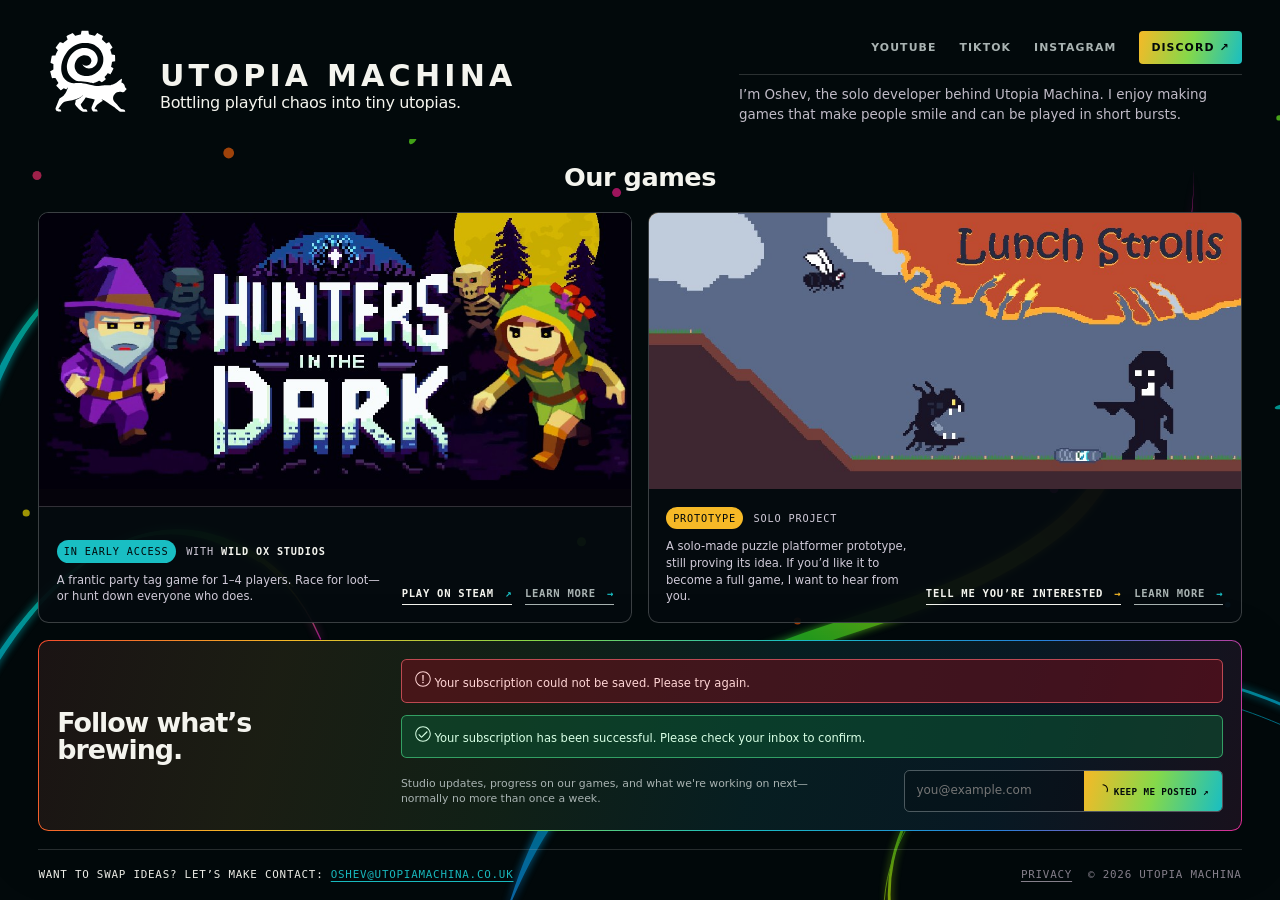
==== index.html @ 3cb6bded "feat: integrate Brevo newsletter signup - connect the newsletter form to Brevo with GDPR consent and" ====
<!doctype html>
<html lang="en">
<head>
  <meta charset="utf-8">
  <meta name="viewport" content="width=device-width, initial-scale=1">
  <meta name="theme-color" content="#09070f">
  <meta name="description" content="Utopia Machina makes small, playful games: Hunters In The Dark and the Lunch Strolls prototype.">
  <meta property="og:title" content="Utopia Machina — Small games, curious worlds">
  <meta property="og:description" content="Hunters In The Dark, Lunch Strolls, and dispatches from an independent game maker.">
  <meta property="og:image" content="images/social-preview.svg">
  <meta property="og:type" content="website">
  <title>Utopia Machina — Small games, curious worlds</title>
  <link rel="icon" href="images/utopia-machina-logo.svg" type="image/svg+xml">
  <link rel="stylesheet" href="https://sibforms.com/forms/end-form/build/sib-styles.css">
  <link rel="stylesheet" href="css/style.css">
  <script src="js/main.js" defer></script>
</head>
<body>
  <a class="skip-link" href="#main">Skip to the games</a>

  <svg class="spectral-bg" viewBox="0 0 1600 1000" preserveAspectRatio="xMidYMid slice" aria-hidden="true">
    <defs>
      <linearGradient id="spectrum-a" x1="0" y1="0" x2="1" y2=".3">
        <stop offset="0" stop-color="#ec2864"/>
        <stop offset=".17" stop-color="#ff5b22"/>
        <stop offset=".34" stop-color="#ffc225"/>
        <stop offset=".5" stop-color="#88dc43"/>
        <stop offset=".67" stop-color="#14c4a3"/>
        <stop offset=".84" stop-color="#2787e9"/>
        <stop offset="1" stop-color="#db2da7"/>
      </linearGradient>
      <linearGradient id="spectrum-b" x1=".1" y1="1" x2=".8" y2="0">
        <stop offset="0" stop-color="#237edb"/>
        <stop offset=".2" stop-color="#1bc8bc"/>
        <stop offset=".4" stop-color="#82df41"/>
        <stop offset=".6" stop-color="#ffd025"/>
        <stop offset=".8" stop-color="#ff5824"/>
        <stop offset="1" stop-color="#eb237f"/>
      </linearGradient>
      <linearGradient id="warm-a" gradientUnits="userSpaceOnUse" x1="-230" y1="940" x2="40" y2="257">
        <stop offset="0" stop-color="#2c82e4"/><stop offset="1" stop-color="#16c3c7"/>
      </linearGradient>
      <linearGradient id="warm-b" gradientUnits="userSpaceOnUse" x1="40" y1="257" x2="283" y2="159">
        <stop offset="0" stop-color="#16c3c7"/><stop offset="1" stop-color="#55d64a"/>
      </linearGradient>
      <linearGradient id="warm-c" gradientUnits="userSpaceOnUse" x1="283" y1="159" x2="272" y2="339">
        <stop offset="0" stop-color="#55d64a"/><stop offset="1" stop-color="#b8dc35"/>
      </linearGradient>
      <linearGradient id="warm-d" gradientUnits="userSpaceOnUse" x1="272" y1="339" x2="143" y2="302">
        <stop offset="0" stop-color="#b8dc35"/><stop offset="1" stop-color="#ffe02c"/>
      </linearGradient>
      <linearGradient id="warm-e" gradientUnits="userSpaceOnUse" x1="143" y1="302" x2="270" y2="262">
        <stop offset="0" stop-color="#ffe02c"/><stop offset=".48" stop-color="#f47a3d"/><stop offset=".76" stop-color="#ef4535"/><stop offset="1" stop-color="#e93643"/>
      </linearGradient>
      <linearGradient id="warm-f" gradientUnits="userSpaceOnUse" x1="270" y1="262" x2="236.5" y2="306.2">
        <stop offset="0" stop-color="#e93643"/><stop offset="1" stop-color="#e43655"/>
      </linearGradient>
      <linearGradient id="warm-g" gradientUnits="userSpaceOnUse" x1="236.5" y1="306.2" x2="217" y2="307">
        <stop offset="0" stop-color="#e43655"/><stop offset="1" stop-color="#db2da7"/>
      </linearGradient>
      <linearGradient id="warm-tip" gradientUnits="userSpaceOnUse" x1="270" y1="262" x2="217" y2="307">
        <stop offset="0" stop-color="#e93643"/>
        <stop offset=".68" stop-color="#e43655"/>
        <stop offset="1" stop-color="#db2da7"/>
      </linearGradient>
      <path id="warm-path-a" d="M-230 940C-55 758-55 448 40 257"/>
      <path id="warm-path-b" d="M40 257C99 139 210 99 283 159"/>
      <path id="warm-path-c" d="M283 159C343 208 337 299 272 339"/>
      <path id="warm-path-d" d="M272 339C220 371 160 349 143 302"/>
      <path id="warm-path-e" d="M143 302C127 258 155 217 198 208C238 200 272 227 270 262"/>
      <path id="warm-path-f" d="M270 262C269.25 283.75 255 301 236.5 306.2"/>
      <path id="warm-path-g" d="M236.5 306.2C230.4 307.9 223.75 308.25 217 307"/>
      <g id="warm-body">
        <use href="#warm-path-a" stroke="url(#warm-a)"/><use href="#warm-path-b" stroke="url(#warm-b)"/>
        <use href="#warm-path-c" stroke="url(#warm-c)"/><use href="#warm-path-d" stroke="url(#warm-d)"/>
        <use href="#warm-path-e" stroke="url(#warm-e)"/>
      </g>
      <linearGradient id="wave-a" gradientUnits="userSpaceOnUse" x1="-110" y1="1080" x2="112" y2="660">
        <stop offset="0" stop-color="#2c82e4"/><stop offset="1" stop-color="#16c3c7"/>
      </linearGradient>
      <linearGradient id="wave-b" gradientUnits="userSpaceOnUse" x1="112" y1="660" x2="333" y2="565">
        <stop offset="0" stop-color="#16c3c7"/><stop offset="1" stop-color="#55d64a"/>
      </linearGradient>
      <linearGradient id="wave-c" gradientUnits="userSpaceOnUse" x1="333" y1="565" x2="445" y2="675">
        <stop offset="0" stop-color="#55d64a"/><stop offset=".56" stop-color="#ffe02c"/><stop offset="1" stop-color="#db2da7"/>
      </linearGradient>
      <path id="wave-path-a" d="M-110 1080C-20 910 35 760 112 660"/>
      <path id="wave-path-b" d="M112 660C180 572 258 538 333 565"/>
      <path id="wave-path-c" d="M333 565C386 584 423 624 445 675"/>
      <g id="wave-body">
        <use href="#wave-path-a" stroke="url(#wave-a)"/>
        <use href="#wave-path-b" stroke="url(#wave-b)"/>
      </g>
      <linearGradient id="right-ribbon" gradientUnits="userSpaceOnUse" x1="650" y1="1020" x2="1415" y2="175">
        <stop offset="0" stop-color="#2c82e4"/>
        <stop offset=".2" stop-color="#16c3c7"/>
        <stop offset=".4" stop-color="#55d64a"/>
        <stop offset=".6" stop-color="#ffe02c"/>
        <stop offset=".8" stop-color="#f0443b"/>
        <stop offset="1" stop-color="#db2da7"/>
      </linearGradient>
      <linearGradient id="bottom-a" gradientUnits="userSpaceOnUse" x1="1705" y1="762" x2="1125" y2="727">
        <stop offset="0" stop-color="#2c82e4"/><stop offset=".48" stop-color="#16c3c7"/><stop offset="1" stop-color="#55d64a"/>
      </linearGradient>
      <linearGradient id="bottom-b" gradientUnits="userSpaceOnUse" x1="1125" y1="727" x2="1204" y2="1046">
        <stop offset="0" stop-color="#55d64a"/><stop offset=".58" stop-color="#ffe02c"/><stop offset="1" stop-color="#db2da7"/>
      </linearGradient>
      <path id="bottom-path-a" d="M1705 762C1436 548 1247 577 1125 727"/>
      <path id="bottom-path-b" d="M1125 727C1031 842 1084 982 1204 1046"/>
      <filter id="trail-glow" x="-30%" y="-30%" width="160%" height="160%">
        <feGaussianBlur stdDeviation="5" result="blur"/>
        <feMerge><feMergeNode in="blur"/><feMergeNode in="SourceGraphic"/></feMerge>
      </filter>
    </defs>
    <g transform="translate(0 35)" fill="none" stroke-linecap="round">
      <g class="spectral-trails trail-left">
        <g class="trail-bundle trail-bundle-wave" stroke-width="1.6" filter="url(#trail-glow)">
          <g transform="translate(-4 2)">
            <use href="#wave-body"/>
            <path d="M333 565C338.3 566.9 343.44 569.01 348.42 571.32" stroke="url(#wave-c)"/>
          </g>
          <g transform="translate(-3 1.5)">
            <use href="#wave-body"/>
            <path d="M333 565C342.01 568.23 350.56 572.07 358.65 576.46" stroke="url(#wave-c)"/>
          </g>
          <g transform="translate(-2 1)">
            <use href="#wave-body"/>
            <path d="M333 565C345.72 569.56 357.52 575.33 368.41 582.17" stroke="url(#wave-c)"/>
          </g>
          <g transform="translate(-1 .5)">
            <use href="#wave-body"/>
            <path d="M333 565C349.43 570.89 364.32 578.8 377.71 588.43" stroke="url(#wave-c)"/>
          </g>
          <g>
            <use href="#wave-body"/>
            <use href="#wave-path-c" stroke="url(#wave-c)"/>
          </g>
          <g transform="translate(1 -.5)">
            <use href="#wave-body"/>
            <path d="M333 565C353.14 572.22 370.97 582.47 386.54 595.21" stroke="url(#wave-c)"/>
          </g>
          <g transform="translate(2 -1)">
            <use href="#wave-body"/>
            <path d="M333 565C356.85 573.55 377.46 586.35 394.92 602.5" stroke="url(#wave-c)"/>
          </g>
          <g transform="translate(3 -1.5)">
            <use href="#wave-body"/>
            <path d="M333 565C360.56 574.88 383.79 590.44 402.84 610.27" stroke="url(#wave-c)"/>
          </g>
          <g transform="translate(4 -2)">
            <use href="#wave-body"/>
            <path d="M333 565C364.27 576.21 389.97 594.73 410.31 618.51" stroke="url(#wave-c)"/>
          </g>
        </g>
      </g>
    </g>
    <g transform="translate(55 145)" fill="none" stroke-linecap="round">
      <g class="spectral-trails trail-red">
        <g class="trail-bundle trail-bundle-warm" stroke-width="1.6" stroke-linecap="round" filter="url(#trail-glow)">
          <g transform="translate(-4 2)">
            <use href="#warm-body"/>
          </g>
          <g transform="translate(-3 1.5)">
            <use href="#warm-body"/>
          </g>
          <g transform="translate(-2 1)">
            <use href="#warm-body"/>
          </g>
          <g transform="translate(-1 .5)">
            <use href="#warm-body"/>
          </g>
          <g>
            <use href="#warm-body"/>
          </g>
          <g transform="translate(1 -.5)">
            <use href="#warm-body"/>
          </g>
          <g transform="translate(2 -1)">
            <use href="#warm-body"/>
          </g>
          <g transform="translate(3 -1.5)">
            <use href="#warm-body"/>
          </g>
          <g transform="translate(4 -2)">
            <use href="#warm-body"/>
          </g>
          <path
            d="M265 262
               C264 281 251 299 232 303
               C226 304 220 304 217 307
               C221 310 228 312 235 311
               C256 307 274 287 275 262Z"
            fill="url(#warm-tip)"
            stroke="none"
          />
        </g>
      </g>
    </g>
    <g class="spectral-trails trail-right">
      <path
        d="M650 1020
           C690 880 750 815 860 755
           C1000 680 1140 675 1260 580
           C1360 500 1420 300 1415 175
           C1420 300 1370 515 1270 594
           C1150 689 1007 697 870 771
           C763 830 701 892 650 1020Z"
        fill="url(#right-ribbon)"
        filter="url(#trail-glow)"
      />
    </g>
    <g transform="translate(0 140)">
      <g class="spectral-trails trail-bottom" fill="none" stroke-linecap="round">
        <g stroke-width="3.1" filter="url(#trail-glow)">
          <use href="#bottom-path-a" stroke="url(#bottom-a)"/><use href="#bottom-path-b" stroke="url(#bottom-b)"/>
        </g>
        <g transform="translate(-6 20)" stroke-width=".9">
          <use href="#bottom-path-a" stroke="url(#bottom-a)"/><use href="#bottom-path-b" stroke="url(#bottom-b)"/>
        </g>
      </g>
    </g>
    <g class="color-flecks">
      <circle cx="130" cy="195" r="5" fill="#ef3a65"/><circle cx="220" cy="315" r="3" fill="#15b8c4"/>
      <circle cx="343" cy="170" r="6" fill="#ff6629"/><circle cx="465" cy="265" r="3" fill="#ffd12a"/>
      <circle cx="626" cy="88" r="4" fill="#8ad844"/><circle cx="774" cy="214" r="5" fill="#e82975"/>
      <circle cx="904" cy="109" r="3" fill="#24b9c4"/><circle cx="1034" cy="260" r="6" fill="#ff6b26"/>
      <circle cx="1178" cy="146" r="4" fill="#ffca28"/><circle cx="1390" cy="244" r="5" fill="#24a9ba"/>
      <circle cx="1510" cy="131" r="3" fill="#7dda48"/><circle cx="118" cy="570" r="4" fill="#ffd12a"/>
      <circle cx="286" cy="655" r="5" fill="#e92778"/><circle cx="515" cy="714" r="3" fill="#16b9b1"/>
      <circle cx="735" cy="602" r="5" fill="#8bd53f"/><circle cx="975" cy="690" r="4" fill="#ff5e25"/>
      <circle cx="1260" cy="543" r="5" fill="#e32d8f"/><circle cx="1453" cy="672" r="3" fill="#2586dc"/>
      <ellipse cx="1068" cy="109" rx="8" ry="3.5" transform="rotate(-24 1068 109)" fill="#ff6326"/>
      <ellipse cx="1321" cy="382" rx="6.5" ry="3" transform="rotate(-38 1321 382)" fill="#84d645"/>
      <ellipse cx="390" cy="475" rx="5.5" ry="2.5" transform="rotate(22 390 475)" fill="#1eb9c5"/>
      <ellipse cx="853" cy="481" rx="7" ry="3" transform="rotate(-18 853 481)" fill="#ef2a6f"/>
      <ellipse cx="172" cy="112" rx="7.5" ry="3" transform="rotate(54 172 112)" fill="#ff5429"/>
      <ellipse cx="548" cy="154" rx="3.5" ry="7" transform="rotate(31 548 154)" fill="#76dc45"/>
      <ellipse cx="708" cy="347" rx="8.5" ry="3.5" transform="rotate(-31 708 347)" fill="#ef2e6f"/>
      <ellipse cx="1160" cy="348" rx="4" ry="8" transform="rotate(42 1160 348)" fill="#ffd02a"/>
      <ellipse cx="1512" cy="452" rx="7" ry="2.5" transform="rotate(-12 1512 452)" fill="#18bdb7"/>
      <ellipse cx="394" cy="806" rx="4" ry="8.5" transform="rotate(-36 394 806)" fill="#ff6b26"/>
      <ellipse cx="742" cy="833" rx="8" ry="3" transform="rotate(18 742 833)" fill="#83d943"/>
      <ellipse cx="1362" cy="836" rx="3.5" ry="7.5" transform="rotate(28 1362 836)" fill="#e92a80"/>
    </g>
  </svg>

  <div class="first-screen">
    <header class="site-header">
      <div class="intro-studio">
        <h1 class="brand-heading">
          <a class="brand studio-brand" href="#main">
            <img class="brand-symbol" src="images/utopia-machina-logo.svg" alt="">
            <span class="brand-copy">
              <span class="brand-name">Utopia Machina</span>
              <span class="brand-tagline">Bottling playful chaos into tiny utopias.</span>
            </span>
          </a>
        </h1>
      </div>

      <div class="masthead-aside">
        <nav class="social-nav" aria-label="Follow Utopia Machina">
          <a href="https://www.youtube.com/@UtopiaMachina/" target="_blank" rel="noreferrer">YouTube</a>
          <a href="https://www.tiktok.com/@utopiamachina" target="_blank" rel="noreferrer">TikTok</a>
          <a href="https://www.instagram.com/utopiamachina/" target="_blank" rel="noreferrer">Instagram</a>
          <a class="discord-link" href="https://discord.gg/ZvGYVJdN9t" target="_blank" rel="noreferrer">Discord <span aria-hidden="true">↗</span></a>
        </nav>
        <p class="masthead-copy">I’m Oshev, the solo developer behind Utopia Machina. I enjoy making games that make people smile and can be played in short bursts.</p>
      </div>
    </header>

    <main id="main">
      <section class="games" aria-labelledby="games-title">
        <h2 class="games-title" id="games-title">Our games</h2>

        <article class="game-card hunters-card">
          <a class="game-media" href="hunters.html" aria-label="Learn more about Hunters In The Dark">
            <img src="images/hunters-header.jpg" alt="Hunters In The Dark key art" class="game-image">
          </a>
          <div class="game-card-content">
            <div class="game-card-copy">
              <div class="game-meta">
                <span class="status live">In Early Access</span>
                <span>with <strong>Wild Ox Studios</strong></span>
              </div>
              <p>A frantic party tag game for 1–4 players. Race for loot—or hunt down everyone who does.</p>
            </div>
            <div class="card-actions">
              <a class="card-link" href="https://store.steampowered.com/app/3753790/Hunters_In_The_Dark/" target="_blank" rel="noreferrer">
                Play on Steam <span aria-hidden="true">↗</span>
              </a>
              <a class="card-link secondary-link" href="hunters.html">
                Learn more <span aria-hidden="true">→</span>
              </a>
            </div>
          </div>
        </article>

        <article class="game-card lunch-card">
          <a class="game-media" href="lunch-strolls.html" aria-label="Learn more about Lunch Strolls">
            <img src="images/lunch-header.jpg" alt="Lunch Strolls prototype key art" class="game-image">
          </a>
          <div class="game-card-content">
            <div class="game-card-copy">
              <div class="game-meta">
                <span class="status prototype">Prototype</span>
                <span>Solo project</span>
              </div>
              <p>A solo-made puzzle platformer prototype, still proving its idea. If you’d like it to become a full game, I want to hear from you.</p>
            </div>
            <div class="card-actions">
              <a class="card-link lunch-interest" href="mailto:oshev@utopiamachina.co.uk?subject=I%27m%20interested%20in%20Lunch%20Strolls">
                Tell me you’re interested <span aria-hidden="true">→</span>
              </a>
              <a class="card-link secondary-link" href="lunch-strolls.html">
                Learn more <span aria-hidden="true">→</span>
              </a>
            </div>
          </div>
        </article>
      </section>

      <section id="newsletter" class="newsletter" aria-labelledby="newsletter-title">
        <div class="newsletter-heading">
          <h2 id="newsletter-title">Follow what’s brewing.</h2>
        </div>

        <div class="sib-form newsletter-form-shell">
          <div id="sib-form-container" class="sib-form-container">
            <div id="error-message" class="sib-form-message-panel" role="alert" aria-live="assertive">
              <div class="sib-form-message-panel__text sib-form-message-panel__text--center">
                <svg viewBox="0 0 512 512" class="sib-icon sib-notification__icon" aria-hidden="true">
                  <path d="M256 40c118.621 0 216 96.075 216 216 0 119.291-96.61 216-216 216-119.244 0-216-96.562-216-216 0-119.203 96.602-216 216-216m0-32C119.043 8 8 119.083 8 256c0 136.997 111.043 248 248 248s248-111.003 248-248C504 119.083 392.957 8 256 8zm-11.49 120h22.979c6.823 0 12.274 5.682 11.99 12.5l-7 168c-.268 6.428-5.556 11.5-11.99 11.5h-8.979c-6.433 0-11.722-5.073-11.99-11.5l-7-168c-.283-6.818 5.167-12.5 11.99-12.5zM256 340c-15.464 0-28 12.536-28 28s12.536 28 28 28 28-12.536 28-28-12.536-28-28-28z"/>
                </svg>
                <span class="sib-form-message-panel__inner-text">Your subscription could not be saved. Please try again.</span>
              </div>
            </div>

            <div id="success-message" class="sib-form-message-panel" role="status" aria-live="polite">
              <div class="sib-form-message-panel__text sib-form-message-panel__text--center">
                <svg viewBox="0 0 512 512" class="sib-icon sib-notification__icon" aria-hidden="true">
                  <path d="M256 8C119.033 8 8 119.033 8 256s111.033 248 248 248 248-111.033 248-248S392.967 8 256 8zm0 464c-118.664 0-216-96.055-216-216 0-118.663 96.055-216 216-216 118.664 0 216 96.055 216 216 0 118.663-96.055 216-216 216zm141.63-274.961L217.15 376.071c-4.705 4.667-12.303 4.637-16.97-.068l-85.878-86.572c-4.667-4.705-4.637-12.303.068-16.97l8.52-8.451c4.705-4.667 12.303-4.637 16.97.068l68.976 69.533 163.441-162.13c4.705-4.667 12.303-4.637 16.97.068l8.451 8.52c4.668 4.705 4.637 12.303-.068 16.97z"/>
                </svg>
                <span class="sib-form-message-panel__inner-text">Your subscription has been successful. Please check your inbox to confirm.</span>
              </div>
            </div>

            <div id="sib-container" class="sib-container--large sib-container--vertical">
              <form
                id="sib-form"
                class="signup-form"
                method="POST"
                action="https://99429d4b.sibforms.com/serve/[base64]"
                data-type="subscription"
                data-newsletter-form
              >
                <p class="newsletter-promise">Studio updates, progress on our games, and what we're working on next—<br>normally no more than once a week.</p>

                <div class="sib-input sib-form-block email-wrap">
                  <div class="form__entry entry_block">
                    <div class="form__label-row">
                      <label class="sr-only entry__label" for="EMAIL" data-required="*">Email address</label>
                      <div class="entry__field">
                        <input class="input" type="email" id="EMAIL" name="EMAIL" autocomplete="email" placeholder="you@example.com" data-required="true" required>
                      </div>
                    </div>
                    <label class="entry__error entry__error--primary" aria-live="polite"></label>
                  </div>
                  <button class="sib-form-block__button sib-form-block__button-with-loader" form="sib-form" type="submit" aria-controls="newsletter-details" aria-expanded="false">
                    <svg class="icon clickable__icon progress-indicator__icon sib-hide-loader-icon" viewBox="0 0 512 512" aria-hidden="true">
                      <path d="M460.116 373.846l-20.823-12.022c-5.541-3.199-7.54-10.159-4.663-15.874 30.137-59.886 28.343-131.652-5.386-189.946-33.641-58.394-94.896-95.833-161.827-99.676C261.028 55.961 256 50.751 256 44.352V20.309c0-6.904 5.808-12.337 12.703-11.982 83.556 4.306 160.163 50.864 202.11 123.677 42.063 72.696 44.079 162.316 6.031 236.832-3.14 6.148-10.75 8.461-16.728 5.01z"/>
                    </svg>
                    Keep me posted <span aria-hidden="true">↗</span>
                  </button>
                </div>

                <div id="newsletter-details" class="newsletter-details" data-newsletter-details aria-hidden="true">
                  <div class="sib-form__declaration">
                    <p>We use Brevo as our marketing platform. By submitting this form you agree that the personal data you provided will be transferred to Brevo for processing in accordance with <a href="https://www.brevo.com/en/legal/privacypolicy/" target="_blank" rel="nofollow noopener">Brevo’s Privacy Policy</a>.</p>
                  </div>

                  <div class="sib-optin sib-form-block" data-required="true">
                    <div class="form__entry entry_mcq">
                      <div class="form__label-row">
                        <span class="entry__label" data-required="*">Consent</span>
                        <div class="entry__choice">
                          <label class="consent-choice" for="OPT_IN">
                            <input type="checkbox" class="input_replaced" value="1" id="OPT_IN" name="OPT_IN" required>
                            <span class="consent-copy"><strong>I agree to receive news and updates from Utopia Machina.</strong></span>
                          </label>
                        </div>
                      </div>
                      <label class="entry__error entry__error--primary" aria-live="polite"></label>
                      <p class="entry__specification">You may unsubscribe at any time using the link in our newsletter.</p>
                    </div>
                  </div>

                  <div class="sib-captcha sib-form-block">
                    <div class="form__entry entry_block">
                      <div class="form__label-row">
                        <div class="cf-turnstile g-recaptcha" data-sitekey="0x4AAAAAAEG8mpt70j-fJdvp" id="sib-captcha" data-callback="handleCaptchaResponse" data-language="en"></div>
                      </div>
                      <label class="entry__error entry__error--primary" aria-live="polite"></label>
                    </div>
                  </div>
                </div>

                <input type="text" name="email_address_check" value="" class="input--hidden" tabindex="-1" autocomplete="off">
                <input type="hidden" name="locale" value="en">
              </form>
            </div>
          </div>
        </div>
      </section>
    </main>

    <footer id="contact" class="site-footer">
      <p><span>Want to swap ideas? Let’s make contact: </span> <a href="mailto:oshev@utopiamachina.co.uk">oshev@utopiamachina.co.uk</a></p>
      <div>
        <a href="privacy.html">Privacy</a>
        <span>© <span data-year></span> Utopia Machina</span>
      </div>
    </footer>
  </div>
  <script>
    window.REQUIRED_CODE_ERROR_MESSAGE = "Please choose a country code";
    window.LOCALE = "en";
    window.EMAIL_INVALID_MESSAGE = window.SMS_INVALID_MESSAGE = "Please enter a valid email address.";
    window.REQUIRED_ERROR_MESSAGE = "This field cannot be left blank.";
    window.GENERIC_INVALID_MESSAGE = "The information provided is invalid. Please review it and try again.";
    window.INVALID_NUMBER = "The information provided is invalid. Please review it and try again.";
    window.INVALID_DATE = "Please enter a valid date";
    window.REQUIRED_MULTISELECT_MESSAGE = "Please select at least one option";
    window.translation = {
      common: {
        selectedList: "{quantity} list selected",
        selectedLists: "{quantity} lists selected",
        selectedOption: "{quantity} selected",
        selectedOptions: "{quantity} selected"
      }
    };
    /** @type {boolean} */
    var AUTOHIDE = false;
  </script>
  <script defer src="https://sibforms.com/forms/end-form/build/main.js"></script>
  <script src="https://challenges.cloudflare.com/turnstile/v0/api.js" async defer></script>
</body>
</html>
---- css/style.css ----
:root {
  --ink: #02090b;
  --paper: #f4f4ee;
  --muted: #a9b3b2;
  --hot: #f44a2c;
  --amber: #f6b927;
  --lime: #85d84a;
  --cyan: #19bec3;
  --blue: #2583dc;
  --magenta: #dd2c91;
  --line: rgba(255, 255, 255, .16);
  --pad: clamp(1rem, 3vw, 3rem);
}

*, *::before, *::after { box-sizing: border-box; }
html { scroll-behavior: smooth; }
body {
  margin: 0;
  color: var(--paper);
  background: var(--ink);
  font-family: "Aptos", "Segoe UI", system-ui, sans-serif;
  font-size: 16px;
  line-height: 1.45;
  overflow-x: hidden;
}
a { color: inherit; }
img { display: block; max-width: 100%; }
button, input { font: inherit; }
::selection { color: var(--ink); background: var(--cyan); }

.spectral-bg {
  position: fixed;
  z-index: 0;
  inset: 0;
  width: 100%;
  height: 100%;
  pointer-events: none;
  opacity: .62;
  filter: saturate(1.35) brightness(1.12);
}
.spectral-trails {
  transform-box: fill-box;
  transform-origin: center;
  animation: spectral-drift 18s ease-in-out infinite alternate;
}
.trail-right { animation-duration: 23s; animation-direction: alternate-reverse; }
.trail-bottom { animation-duration: 27s; }
.trail-red { animation-duration: 21s; animation-direction: alternate-reverse; }
.trail-glow { filter: url("#trail-glow"); }
.color-flecks {
  transform-box: fill-box;
  transform-origin: center;
  animation: fleck-drift 14s ease-in-out infinite alternate;
}

.sr-only {
  position: absolute;
  width: 1px;
  height: 1px;
  padding: 0;
  margin: -1px;
  overflow: hidden;
  clip: rect(0, 0, 0, 0);
  white-space: nowrap;
  border: 0;
}
.skip-link {
  position: fixed;
  z-index: 100;
  top: .5rem;
  left: .5rem;
  padding: .65rem .9rem;
  color: var(--ink);
  background: var(--cyan);
  transform: translateY(-150%);
}
.skip-link:focus { transform: translateY(0); }

.first-screen {
  position: relative;
  z-index: 1;
  width: min(100%, 1600px);
  min-height: 100svh;
  margin: 0 auto;
  display: grid;
  grid-template-rows: auto 1fr auto;
  padding: 0 var(--pad);
}

.site-header {
  min-height: 0;
  display: grid;
  grid-template-columns: minmax(24rem, 1.15fr) minmax(21rem, .85fr);
  align-items: end;
  gap: clamp(.9rem, 1.6vw, 1.75rem);
  padding: clamp(.325rem, .7vh, .5rem) 0 clamp(.75rem, 1.6vh, 1.15rem);
  background: var(--ink);
}
.brand {
  display: inline-flex;
  align-items: center;
  gap: .7rem;
  font-size: .78rem;
  font-weight: 800;
  letter-spacing: .12em;
  text-decoration: none;
  text-transform: uppercase;
}
.brand-mark {
  width: 2.35rem;
  height: 2.35rem;
  object-fit: contain;
}
.brand-lockup-image {
  display: block;
  width: auto;
  height: clamp(5.8rem, 7vw, 8rem);
  object-fit: contain;
}
.brand-heading { margin: 0; }
.studio-brand {
  align-items: flex-end;
  gap: 1rem;
}
.brand-copy {
  display: grid;
  align-self: flex-end;
  gap: .35rem;
}
.brand-symbol {
  width: auto;
  height: clamp(6.6rem, 8.25vw, 9.3rem);
  object-fit: contain;
  transform: translateY(15.5%);
  transform-origin: center bottom;
}
.brand-name {
  display: block;
  font-size: clamp(1.7rem, 2.35vw, 2.45rem);
  font-weight: 750;
  line-height: .9;
  letter-spacing: .14em;
  white-space: nowrap;
}
.social-nav {
  display: flex;
  align-items: center;
  justify-content: flex-end;
  gap: clamp(.7rem, 1.8vw, 1.8rem);
  padding-bottom: .6rem;
  border-bottom: 1px solid var(--line);
}
.social-nav a {
  color: var(--muted);
  font-size: .68rem;
  font-weight: 700;
  letter-spacing: .1em;
  text-decoration: none;
  text-transform: uppercase;
}
.social-nav a:hover, .social-nav a:focus-visible { color: var(--paper); }
.social-nav .discord-link {
  padding: .55rem .75rem;
  color: var(--ink);
  background: linear-gradient(105deg, var(--amber), var(--lime), var(--cyan));
  border-radius: .25rem;
}

main {
  min-height: 0;
  min-width: 0;
  display: grid;
  grid-template-rows: minmax(0, 1fr) auto;
  gap: clamp(.8rem, 1.6vh, 1.25rem);
  padding: clamp(1rem, 2vh, 1.5rem) 0;
}
.intro-studio {
  display: flex;
  align-items: flex-end;
}
.eyebrow {
  margin: 0;
  color: var(--cyan);
  font-family: "Cascadia Mono", "Consolas", monospace;
  font-size: .62rem;
  letter-spacing: .16em;
  text-transform: uppercase;
}
.eyebrow::before { content: "✦"; margin-right: .55rem; }
.brand-tagline {
  display: block;
  margin: 0;
  font-size: clamp(.95rem, 1.25vw, 1.25rem);
  font-weight: 400;
  line-height: 1.1;
  letter-spacing: -.02em;
  text-transform: none;
}
.brand-tagline em {
  color: transparent;
  background: linear-gradient(90deg, var(--hot), var(--amber) 25%, var(--lime) 48%, var(--cyan) 68%, var(--blue) 84%, var(--magenta));
  background-clip: text;
  -webkit-background-clip: text;
  font-style: normal;
}
.masthead-copy {
  max-width: 34rem;
  margin: .65rem 0 0;
  color: #c0bbc7;
  font-size: clamp(.78rem, 1.05vw, .96rem);
}

.games {
  min-height: 0;
  align-self: center;
  display: grid;
  grid-template-columns: 1fr 1fr;
  gap: clamp(.7rem, 1.2vw, 1.2rem);
}
.games-title {
  grid-column: 1 / -1;
  margin: 0;
  font-size: clamp(1.5rem, 2vw, 2rem);
  font-weight: 600;
  letter-spacing: -.02em;
  text-align: center;
}
.game-card {
  min-width: 0;
  min-height: 0;
  display: grid;
  grid-template-rows: auto auto;
  overflow: hidden;
  background: rgba(5, 11, 15, .94);
  border: 1px solid rgba(255,255,255,.22);
  border-radius: .65rem;
}
.game-media {
  display: block;
  overflow: hidden;
  background: #05030b;
  border-bottom: 1px solid rgba(255,255,255,.18);
}
.game-image {
  display: block;
  width: 100%;
  aspect-ratio: 460 / 215;
  object-fit: contain;
  transition: transform .6s cubic-bezier(.2,.7,.2,1);
}
.lunch-card .game-media {
  background: #f1b670;
  border-bottom: 0;
}
.lunch-card .game-image {
  object-fit: cover;
  object-position: center 36%;
  transform: scale(1.005);
}
.game-media:hover .game-image,
.game-media:focus-visible .game-image { transform: scale(1.018); }
.game-card-content {
  display: flex;
  align-items: flex-end;
  justify-content: space-between;
  gap: clamp(.8rem, 1.5vw, 1.4rem);
  padding: clamp(.8rem, 1.35vw, 1.15rem);
}
.game-card-copy {
  min-width: 0;
  display: grid;
  gap: .55rem;
}
.game-meta {
  display: flex;
  align-items: center;
  gap: .65rem;
  color: #d0cad8;
  font-family: "Cascadia Mono", "Consolas", monospace;
  font-size: .64rem;
  letter-spacing: .08em;
  text-transform: uppercase;
}
.game-meta strong {
  color: var(--paper);
  font-weight: 800;
}
.status {
  padding: .25rem .45rem;
  color: var(--ink);
  background: var(--cyan);
  border-radius: 10rem;
}
.status.prototype { background: var(--amber); }
.game-card p {
  max-width: 39rem;
  margin: 0;
  color: #d0cad8;
  font-size: clamp(.72rem, .9vw, .86rem);
}
.card-actions {
  flex: 0 0 auto;
  display: flex;
  align-items: center;
  justify-content: flex-end;
  gap: clamp(.7rem, 1vw, 1rem);
  white-space: nowrap;
}
.card-link {
  width: fit-content;
  display: inline-flex;
  align-items: center;
  gap: .7rem;
  padding-bottom: .2rem;
  font-family: "Cascadia Mono", "Consolas", monospace;
  font-size: .66rem;
  font-weight: 700;
  letter-spacing: .07em;
  text-decoration: none;
  text-transform: uppercase;
  border-bottom: 1px solid currentColor;
}
.card-link span { color: var(--cyan); transition: transform .2s ease; }
.card-link:hover span { transform: translate(2px, -2px); }
.lunch-interest span { color: var(--amber); }
.secondary-link { color: var(--muted); }
.secondary-link:hover, .secondary-link:focus-visible { color: var(--paper); }

.detail-page {
  min-height: 100svh;
  color: var(--paper);
  background:
    radial-gradient(circle at 8% 24%, rgba(25,190,195,.14), transparent 24rem),
    radial-gradient(circle at 88% 12%, rgba(244,74,44,.12), transparent 27rem),
    radial-gradient(circle at 70% 80%, rgba(221,44,145,.1), transparent 30rem),
    var(--ink);
}
.detail-shell {
  width: min(calc(100% - 2 * var(--pad)), 1280px);
  margin: 0 auto;
}
.detail-header {
  min-height: 6.5rem;
  display: flex;
  align-items: center;
  justify-content: space-between;
  gap: 2rem;
  border-bottom: 1px solid var(--line);
}
.detail-header .brand-lockup-image { height: clamp(4.5rem, 6vw, 6.3rem); }
.detail-nav {
  display: flex;
  align-items: center;
  gap: 1.4rem;
}
.detail-nav a {
  color: var(--muted);
  font-size: .68rem;
  font-weight: 700;
  letter-spacing: .1em;
  text-decoration: none;
  text-transform: uppercase;
}
.detail-nav a:hover, .detail-nav a:focus-visible { color: var(--paper); }
.detail-main {
  display: grid;
  grid-template-rows: none;
  align-content: start;
  gap: clamp(3rem, 7vw, 6rem);
  padding: clamp(2rem, 5vw, 4.5rem) 0 5rem;
}
.detail-hero {
  display: grid;
  grid-template-columns: minmax(0, 1.35fr) minmax(18rem, .65fr);
  align-items: center;
  gap: clamp(2rem, 5vw, 5rem);
}
.detail-hero-media {
  overflow: hidden;
  background: #05030b;
  border: 1px solid rgba(255,255,255,.2);
  border-radius: .75rem;
  box-shadow: 0 2rem 7rem rgba(0,0,0,.35);
}
.detail-hero-media img { width: 100%; height: auto; }
.detail-copy .game-meta { margin-bottom: 1.2rem; }
.detail-copy h1 {
  margin: 0 0 1.2rem;
  font-size: clamp(2.6rem, 6vw, 5.6rem);
  line-height: .9;
  letter-spacing: -.06em;
}
.detail-copy > p {
  margin: 0;
  color: #c6c1cb;
  font-size: clamp(1rem, 1.35vw, 1.2rem);
}
.detail-actions {
  display: flex;
  flex-wrap: wrap;
  gap: .8rem;
  margin-top: 1.6rem;
}
.button-link {
  display: inline-flex;
  align-items: center;
  gap: .7rem;
  padding: .8rem 1rem;
  color: var(--ink);
  background: linear-gradient(105deg, var(--amber), var(--lime), var(--cyan));
  border-radius: .35rem;
  font-family: "Cascadia Mono", "Consolas", monospace;
  font-size: .68rem;
  font-weight: 800;
  letter-spacing: .06em;
  text-decoration: none;
  text-transform: uppercase;
}
.button-link.ghost {
  color: var(--paper);
  background: rgba(255,255,255,.08);
  border: 1px solid rgba(255,255,255,.22);
}
.detail-section-title {
  max-width: 16ch;
  margin: 0 0 1.5rem;
  font-size: clamp(2rem, 4vw, 4rem);
  line-height: .95;
  letter-spacing: -.05em;
}
.feature-grid {
  display: grid;
  grid-template-columns: repeat(3, 1fr);
  gap: 1rem;
}
.feature-card {
  padding: clamp(1.2rem, 2vw, 1.8rem);
  background: rgba(8,18,21,.78);
  border: 1px solid rgba(255,255,255,.14);
  border-radius: .6rem;
}
.feature-card strong {
  display: block;
  margin-bottom: .45rem;
  color: var(--cyan);
  font-family: "Cascadia Mono", "Consolas", monospace;
  font-size: .68rem;
  letter-spacing: .1em;
  text-transform: uppercase;
}
.feature-card p { margin: 0; color: #beb8c4; }
.gallery-grid {
  display: grid;
  grid-template-columns: repeat(2, minmax(0, 1fr));
  gap: clamp(.8rem, 1.4vw, 1.2rem);
}
.gallery-grid figure {
  margin: 0;
  overflow: hidden;
  background: #020405;
  border: 1px solid rgba(255,255,255,.15);
  border-radius: .6rem;
}
.gallery-grid img { width: 100%; height: auto; }
.prototype-note {
  max-width: 58rem;
  padding: clamp(1.4rem, 3vw, 2.5rem);
  background:
    linear-gradient(rgba(5,14,17,.92), rgba(5,14,17,.92)) padding-box,
    linear-gradient(105deg, var(--hot), var(--amber), var(--lime), var(--cyan), var(--magenta)) border-box;
  border: 1px solid transparent;
  border-radius: .7rem;
}
.prototype-note h2 { margin: 0 0 .7rem; font-size: clamp(1.8rem, 3vw, 3rem); }
.prototype-note p { margin: 0; color: #c4bec9; }
.detail-footer { min-height: 4.5rem; }

.newsletter {
  position: relative;
  display: grid;
  grid-template-columns: .55fr 1.45fr;
  align-items: center;
  gap: 2rem;
  padding: clamp(.85rem, 1.4vw, 1.3rem);
  color: var(--paper);
  background:
    linear-gradient(rgba(5,14,17,.91), rgba(5,14,17,.91)) padding-box,
    linear-gradient(105deg, var(--hot), var(--amber), var(--lime), var(--cyan), var(--blue), var(--magenta)) border-box;
  border: 1px solid transparent;
  border-radius: .65rem;
  box-shadow: 0 1rem 4rem rgba(0,0,0,.18);
  backdrop-filter: blur(12px);
}
.newsletter-heading h2 {
  margin: .2rem 0 0;
  font-size: clamp(1.35rem, 2.1vw, 2.25rem);
  line-height: 1;
  letter-spacing: -.04em;
}
.newsletter .eyebrow { color: var(--cyan); }
.newsletter-form-shell,
.newsletter-form-shell .sib-form-container,
.newsletter-form-shell #sib-container {
  width: 100%;
  max-width: none;
  padding: 0;
  text-align: left;
  background: transparent;
  border: 0;
}
.signup-form {
  position: relative;
  display: grid;
  grid-template-columns: 1.2fr .8fr;
  align-items: center;
  column-gap: clamp(1rem, 2vw, 2rem);
  row-gap: 0;
}
.signup-form.is-expanded { row-gap: 1rem; }
.newsletter-promise {
  margin: 0;
  color: var(--muted);
  font-size: clamp(.68rem, .85vw, .8rem);
  line-height: 1.4;
}
.newsletter-promise,
.email-wrap { align-self: center; }
.email-wrap {
  display: flex;
  align-items: stretch;
  padding: 0;
  border: 1px solid rgba(255,255,255,.28);
  border-radius: .35rem;
  overflow: hidden;
}
.email-wrap .form__entry,
.email-wrap .form__label-row,
.email-wrap .entry__field {
  flex: 1 1 auto;
  min-width: 0;
  padding: 0;
  background: transparent;
  border: 0;
}
.email-wrap .entry__field { display: flex; }
.email-wrap input {
  min-width: 0;
  width: 100%;
  padding: .7rem;
  color: var(--paper);
  background: rgba(0,0,0,.22);
  border: 0;
  outline: 0;
  font-size: .75rem;
}
.email-wrap button,
.email-wrap .sib-form-block__button {
  flex: 0 0 auto;
  width: auto;
  height: auto;
  margin: 0;
  padding: .7rem .8rem;
  color: var(--ink);
  background: linear-gradient(105deg, var(--amber), var(--lime), var(--cyan));
  border: 0;
  cursor: pointer;
  font-family: "Cascadia Mono", "Consolas", monospace;
  font-size: .58rem;
  font-weight: 700;
  letter-spacing: .04em;
  text-transform: uppercase;
}
.email-wrap .progress-indicator__icon { width: .7rem; height: .7rem; }
.email-wrap .entry__error { margin: 0; }
.newsletter-details {
  display: grid;
  grid-column: 1 / -1;
  grid-template-columns: minmax(0, 1.4fr) minmax(16rem, 1fr);
  gap: 1rem 1.5rem;
  max-height: 0;
  overflow: hidden;
  visibility: hidden;
  opacity: 0;
  transition: max-height .35s ease, opacity .25s ease, padding-top .35s ease;
}
.signup-form.is-expanded .newsletter-details {
  max-height: 32rem;
  padding-top: .25rem;
  overflow: visible;
  visibility: visible;
  opacity: 1;
}
.sib-form__declaration {
  grid-column: 1;
  grid-row: 1 / span 2;
  color: var(--muted);
  font-size: .66rem;
  line-height: 1.45;
}
.sib-form__declaration p,
.entry__choice p,
.entry__specification { margin: 0; }
.sib-form__declaration a { color: var(--cyan); }
.newsletter-details .sib-form-block { padding: 0; }
.newsletter-details .entry__label {
  display: block;
  margin-bottom: .35rem;
  color: var(--paper);
  font-size: .65rem;
}
.newsletter-details .entry__choice label.consent-choice {
  min-width: 0;
  display: flex !important;
  flex-direction: row !important;
  align-items: flex-start;
  gap: .5rem;
  color: var(--paper);
  cursor: pointer;
}
.newsletter-details .entry__choice {
  padding-left: 0;
  text-indent: 0;
}
.newsletter-details .consent-choice input[type="checkbox"] {
  position: static !important;
  z-index: auto !important;
  flex: 0 0 1rem;
  width: 1rem;
  height: 1rem;
  margin: .05rem 0 0;
  opacity: 1 !important;
  accent-color: var(--cyan);
}
.newsletter-details .consent-choice .consent-copy {
  flex: 1 1 auto;
  min-width: 0;
  display: block !important;
  align-self: start;
}
.newsletter-details .entry__choice strong {
  display: block;
  overflow: visible;
  font-size: .69rem;
  line-height: 1.3;
  white-space: normal;
}
.newsletter-details .entry__specification {
  display: block;
  padding: .3rem 0 0 1.5rem;
  color: var(--muted);
  font-size: .58rem;
}
.newsletter-details .entry__error {
  margin: .35rem 0 0;
  color: #ffb7b7;
  background: transparent;
  border: 0;
  font-size: .65rem;
}
.newsletter-details .sib-captcha { min-height: 65px; }
.newsletter-form-shell .sib-form-message-panel {
  max-width: none;
  margin: 0 0 .75rem;
  padding: .65rem .8rem;
  border: 1px solid;
  border-radius: .35rem;
  font-size: .72rem;
}
.newsletter-form-shell #error-message {
  color: #ffd5d5;
  background: rgba(112, 16, 28, .55);
  border-color: rgba(255, 102, 112, .65);
}
.newsletter-form-shell #success-message {
  color: #d8ffe5;
  background: rgba(14, 86, 52, .55);
  border-color: rgba(72, 215, 132, .65);
}
.newsletter-form-shell .sib-notification__icon {
  flex: 0 0 auto;
  width: 1rem;
  height: 1rem;
  fill: currentColor;
}
.newsletter-form-shell .sib-form-message-panel__text { padding: 0; }
.newsletter-form-shell .sib-form-message-panel__text--center { justify-content: flex-start; }
.newsletter-form-shell .input--hidden { position: absolute; left: -9999px; }

.site-footer {
  min-height: 3.2rem;
  display: flex;
  align-items: center;
  justify-content: space-between;
  gap: 1rem;
  color: #89838f;
  font-family: "Cascadia Mono", "Consolas", monospace;
  font-size: .68rem;
  letter-spacing: .07em;
  text-transform: uppercase;
  border-top: 1px solid var(--line);
}
.site-footer p { margin: 0; }
.site-footer p span { color: var(--paper); }
.site-footer p a { color: var(--cyan); }
.site-footer > div { display: flex; gap: 1rem; }
.site-footer a { text-underline-offset: .2rem; }

.privacy-page { color: var(--ink); background: var(--paper); }
.privacy-page .site-header {
  min-height: 4.5rem;
  display: flex;
  align-items: center;
  justify-content: space-between;
  color: var(--paper);
  background: var(--ink);
  padding: 0 var(--pad);
}
.privacy-page .brand-lockup-image { height: 4rem; }
.back-link {
  font-size: .65rem;
  font-weight: 700;
  letter-spacing: .08em;
  text-decoration: none;
  text-transform: uppercase;
}
.legal {
  display: grid;
  grid-template-columns: .7fr 1.3fr;
  grid-template-rows: auto;
  gap: clamp(3rem, 8vw, 9rem);
  padding: clamp(4rem, 8vw, 8rem) var(--pad);
}
.legal-title h1 {
  margin: .5rem 0 1rem;
  font-size: clamp(3.2rem, 7vw, 7rem);
  line-height: .88;
  letter-spacing: -.06em;
}
.legal-title > p:last-child { color: #706b75; font-size: .7rem; }
.legal-copy { max-width: 50rem; }
.legal-copy section { padding-bottom: 2rem; margin-bottom: 2rem; border-bottom: 1px solid rgba(9,7,15,.15); }
.legal-copy h2 { margin: 0 0 .5rem; }
.legal-copy p { margin: 0; color: #4d4852; }
.legal-footer { margin: 0 var(--pad); }

@media (max-width: 980px) {
  .first-screen { min-height: auto; }
  .site-header { grid-template-columns: 1fr 1fr; }
  .masthead-aside { grid-column: 2; grid-row: 1; }
  .games { grid-template-columns: 1fr; }
  .game-card-content { align-items: flex-start; }
  .detail-hero { grid-template-columns: 1fr; }
  .feature-grid { grid-template-columns: 1fr; }
  .newsletter { grid-template-columns: 1fr; }
  .signup-form { grid-template-columns: 1fr; }
  .newsletter-details { grid-template-columns: 1fr 1fr; }
}

@media (max-width: 700px) {
  .site-header { display: flex; align-items: stretch; flex-direction: column; gap: 1rem; padding-top: .5rem; }
  .brand { letter-spacing: .08em; }
  .social-nav { flex: 0 0 auto; justify-content: flex-start; order: 1; }
  .social-nav a:not(.discord-link) { display: none; }
  main { display: block; padding: 1.2rem 0; }
  .intro-studio { order: 0; }
  .brand-symbol { height: 6.75rem; }
  .brand-name { font-size: 1.5rem; }
  .brand-tagline { font-size: 1.05rem; }
  .masthead-aside { display: contents; }
  .masthead-copy { order: 3; margin-top: 0; font-size: .9rem; }
  .game-card-content { align-items: flex-start; flex-direction: column; }
  .card-actions { justify-content: flex-start; flex-wrap: wrap; white-space: normal; }
  .gallery-grid { grid-template-columns: 1fr; }
  .detail-header { min-height: 5.5rem; }
  .detail-header .brand-lockup-image { height: 4.5rem; }
  .detail-nav a:not(.back-link) { display: none; }
  .newsletter { margin-top: 1.25rem; padding: 1.2rem; }
  .newsletter-details .entry__choice strong { font-size: .78rem; }
  .email-wrap { flex-direction: column; }
  .email-wrap button { text-align: left; }
  .newsletter-details { grid-template-columns: 1fr; }
  .sib-form__declaration { grid-column: 1; grid-row: auto; }
  .signup-form.is-expanded .newsletter-details { max-height: 42rem; }
  .newsletter-details .sib-captcha { overflow-x: auto; }
  .site-footer { min-height: 5rem; align-items: flex-start; flex-direction: column; justify-content: center; }
  .legal { grid-template-columns: 1fr; }
}

@media (max-height: 720px) and (min-width: 981px) {
  .site-header { padding-top: .225rem; padding-bottom: .55rem; }
  main { padding: .55rem 0; gap: .55rem; }
  .brand-symbol { height: 6.75rem; }
  .brand-tagline { font-size: .95rem; }
  .game-card-content { padding: .65rem .8rem; }
  .newsletter { padding: .7rem 1rem; }
  .site-footer { min-height: 2.6rem; }
}

@media (prefers-reduced-motion: reduce) {
  html { scroll-behavior: auto; }
  *, *::before, *::after { transition-duration: .01ms !important; }
  .spectral-trails, .color-flecks { animation: none; }
}

@keyframes spectral-drift {
  from { transform: translate3d(-.3%, -.4%, 0) scale(1); }
  to { transform: translate3d(.65%, .5%, 0) scale(1.015); }
}

@keyframes fleck-drift {
  from { transform: translate3d(0, -.4%, 0); opacity: .7; }
  to { transform: translate3d(.5%, .55%, 0); opacity: 1; }
}
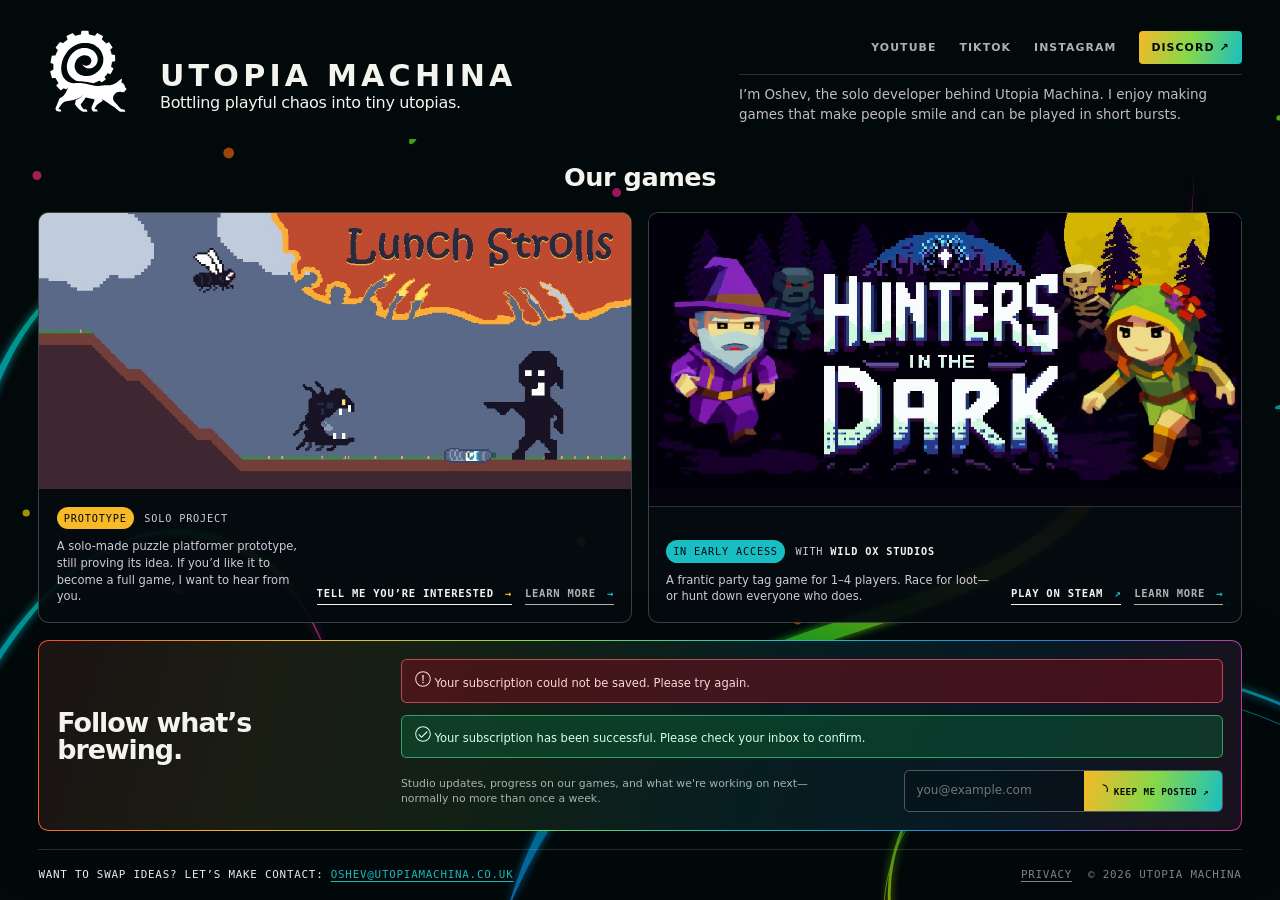
==== commit 2d52fad8: "Swap places for the 2 games." ====
--- a/index.html
+++ b/index.html
@@ -273,6 +273,29 @@
       <section class="games" aria-labelledby="games-title">
         <h2 class="games-title" id="games-title">Our games</h2>
 
+        <article class="game-card lunch-card">
+          <a class="game-media" href="lunch-strolls.html" aria-label="Learn more about Lunch Strolls">
+            <img src="images/lunch-header.jpg" alt="Lunch Strolls prototype key art" class="game-image">
+          </a>
+          <div class="game-card-content">
+            <div class="game-card-copy">
+              <div class="game-meta">
+                <span class="status prototype">Prototype</span>
+                <span>Solo project</span>
+              </div>
+              <p>A solo-made puzzle platformer prototype, still proving its idea. If you’d like it to become a full game, I want to hear from you.</p>
+            </div>
+            <div class="card-actions">
+              <a class="card-link lunch-interest" href="mailto:oshev@utopiamachina.co.uk?subject=I%27m%20interested%20in%20Lunch%20Strolls">
+                Tell me you’re interested <span aria-hidden="true">→</span>
+              </a>
+              <a class="card-link secondary-link" href="lunch-strolls.html">
+                Learn more <span aria-hidden="true">→</span>
+              </a>
+            </div>
+          </div>
+        </article>
+
         <article class="game-card hunters-card">
           <a class="game-media" href="hunters.html" aria-label="Learn more about Hunters In The Dark">
             <img src="images/hunters-header.jpg" alt="Hunters In The Dark key art" class="game-image">
@@ -290,29 +313,6 @@
                 Play on Steam <span aria-hidden="true">↗</span>
               </a>
               <a class="card-link secondary-link" href="hunters.html">
-                Learn more <span aria-hidden="true">→</span>
-              </a>
-            </div>
-          </div>
-        </article>
-
-        <article class="game-card lunch-card">
-          <a class="game-media" href="lunch-strolls.html" aria-label="Learn more about Lunch Strolls">
-            <img src="images/lunch-header.jpg" alt="Lunch Strolls prototype key art" class="game-image">
-          </a>
-          <div class="game-card-content">
-            <div class="game-card-copy">
-              <div class="game-meta">
-                <span class="status prototype">Prototype</span>
-                <span>Solo project</span>
-              </div>
-              <p>A solo-made puzzle platformer prototype, still proving its idea. If you’d like it to become a full game, I want to hear from you.</p>
-            </div>
-            <div class="card-actions">
-              <a class="card-link lunch-interest" href="mailto:oshev@utopiamachina.co.uk?subject=I%27m%20interested%20in%20Lunch%20Strolls">
-                Tell me you’re interested <span aria-hidden="true">→</span>
-              </a>
-              <a class="card-link secondary-link" href="lunch-strolls.html">
                 Learn more <span aria-hidden="true">→</span>
               </a>
             </div>
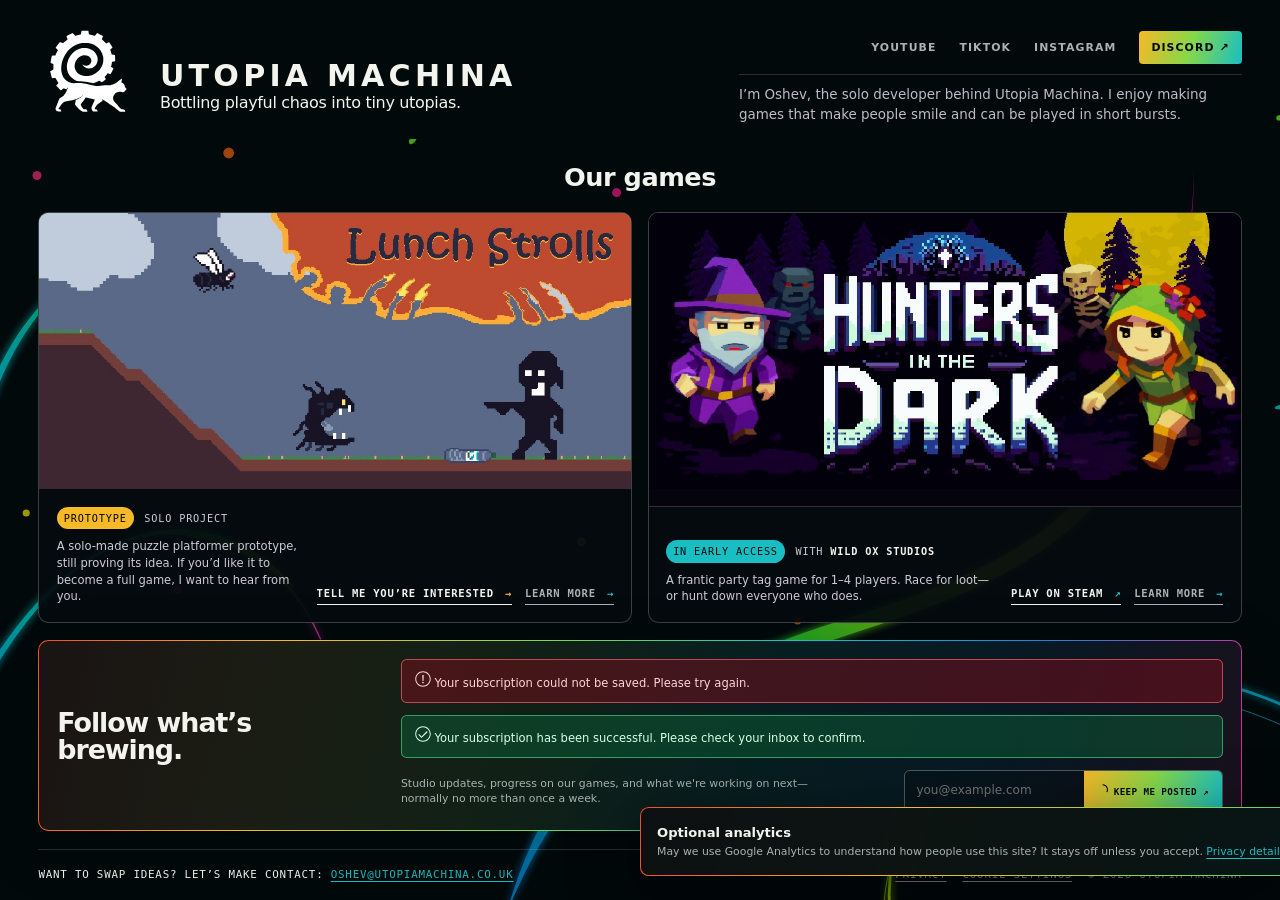
==== commit 98d98837: "feat: add consent-gated Google Analytics - add a responsive analytics cookie-consent banner - load G" ====
--- a/index.html
+++ b/index.html
@@ -418,6 +418,7 @@
       <p><span>Want to swap ideas? Let’s make contact: </span> <a href="mailto:oshev@utopiamachina.co.uk">oshev@utopiamachina.co.uk</a></p>
       <div>
         <a href="privacy.html">Privacy</a>
+        <a href="#cookie-settings" data-cookie-settings>Cookie settings</a>
         <span>© <span data-year></span> Utopia Machina</span>
       </div>
     </footer>
--- a/css/style.css
+++ b/css/style.css
@@ -473,6 +473,31 @@
 }
 .prototype-note h2 { margin: 0 0 .7rem; font-size: clamp(1.8rem, 3vw, 3rem); }
 .prototype-note p { margin: 0; color: #c4bec9; }
+.prototype-note.wide-note { max-width: none; }
+.lunch-synopsis {
+  display: grid;
+  grid-template-columns: minmax(16rem, .75fr) minmax(0, 1.25fr);
+  align-items: center;
+  gap: clamp(2rem, 6vw, 7rem);
+  padding: clamp(1.75rem, 3vw, 3rem) clamp(1.4rem, 3vw, 2.5rem);
+  border-top: 1px solid var(--line);
+  border-bottom: 1px solid var(--line);
+}
+.lunch-synopsis h2 {
+  margin: 0;
+  font-size: clamp(2rem, 3.2vw, 3.6rem);
+  line-height: 1;
+  letter-spacing: -.045em;
+}
+.lunch-synopsis-copy {
+  max-width: 48rem;
+  color: #c4bec9;
+  font-size: clamp(1rem, 1.45vw, 1.3rem);
+  line-height: 1.55;
+}
+.lunch-synopsis-copy p { margin: 0; }
+.lunch-synopsis-copy p + p { margin-top: 1rem; }
+.lunch-gallery { grid-template-columns: repeat(3, minmax(0, 1fr)); }
 .detail-footer { min-height: 4.5rem; }
 
 .newsletter {
@@ -705,6 +730,63 @@
 .site-footer > div { display: flex; gap: 1rem; }
 .site-footer a { text-underline-offset: .2rem; }
 
+.cookie-consent[hidden] { display: none; }
+.cookie-consent {
+  position: fixed;
+  z-index: 1000;
+  left: 50%;
+  bottom: clamp(.75rem, 2vw, 1.5rem);
+  width: min(calc(100% - 2rem), 68rem);
+  display: grid;
+  grid-template-columns: minmax(0, 1fr) auto;
+  align-items: center;
+  gap: 1rem 1.5rem;
+  padding: .85rem 1rem;
+  color: var(--paper);
+  background:
+    linear-gradient(rgba(5,14,17,.97), rgba(5,14,17,.97)) padding-box,
+    linear-gradient(105deg, var(--hot), var(--amber), var(--lime), var(--cyan), var(--magenta)) border-box;
+  border: 1px solid transparent;
+  border-radius: .55rem;
+  box-shadow: 0 1rem 4rem rgba(0,0,0,.5);
+}
+.cookie-consent:focus { outline: 2px solid var(--cyan); outline-offset: 2px; }
+.cookie-consent-copy strong {
+  display: block;
+  margin-bottom: .15rem;
+  font-size: .82rem;
+}
+.cookie-consent-copy p {
+  margin: 0;
+  color: var(--muted);
+  font-size: .68rem;
+  line-height: 1.45;
+}
+.cookie-consent-copy a { color: var(--cyan); text-underline-offset: .18rem; }
+.cookie-consent-actions { display: flex; gap: .55rem; }
+.cookie-consent-button {
+  min-height: 2.5rem;
+  padding: .6rem .8rem;
+  color: var(--paper);
+  background: rgba(255,255,255,.06);
+  border: 1px solid rgba(255,255,255,.35);
+  border-radius: .3rem;
+  cursor: pointer;
+  font-family: "Cascadia Mono", "Consolas", monospace;
+  font-size: .58rem;
+  font-weight: 700;
+  letter-spacing: .04em;
+  text-transform: uppercase;
+}
+.cookie-consent-button[data-consent="accept"] {
+  color: var(--ink);
+  background: linear-gradient(105deg, var(--amber), var(--lime), var(--cyan));
+  border-color: transparent;
+}
+.cookie-consent-button:hover,
+.cookie-consent-button:focus-visible { border-color: var(--paper); }
+.cookie-consent-button:focus-visible { outline: 2px solid var(--cyan); outline-offset: 2px; }
+
 .privacy-page { color: var(--ink); background: var(--paper); }
 .privacy-page .site-header {
   min-height: 4.5rem;
@@ -741,6 +823,7 @@
 .legal-copy section { padding-bottom: 2rem; margin-bottom: 2rem; border-bottom: 1px solid rgba(9,7,15,.15); }
 .legal-copy h2 { margin: 0 0 .5rem; }
 .legal-copy p { margin: 0; color: #4d4852; }
+.legal-copy p + p { margin-top: .8rem; }
 .legal-footer { margin: 0 var(--pad); }
 
 @media (max-width: 980px) {
@@ -751,6 +834,7 @@
   .game-card-content { align-items: flex-start; }
   .detail-hero { grid-template-columns: 1fr; }
   .feature-grid { grid-template-columns: 1fr; }
+  .lunch-synopsis { grid-template-columns: 1fr; gap: 1.5rem; }
   .newsletter { grid-template-columns: 1fr; }
   .signup-form { grid-template-columns: 1fr; }
   .newsletter-details { grid-template-columns: 1fr 1fr; }
@@ -783,6 +867,9 @@
   .signup-form.is-expanded .newsletter-details { max-height: 42rem; }
   .newsletter-details .sib-captcha { overflow-x: auto; }
   .site-footer { min-height: 5rem; align-items: flex-start; flex-direction: column; justify-content: center; }
+  .cookie-consent { grid-template-columns: 1fr; }
+  .cookie-consent-actions { display: grid; grid-template-columns: 1fr 1fr; }
+  .cookie-consent-button { width: 100%; }
   .legal { grid-template-columns: 1fr; }
 }
 
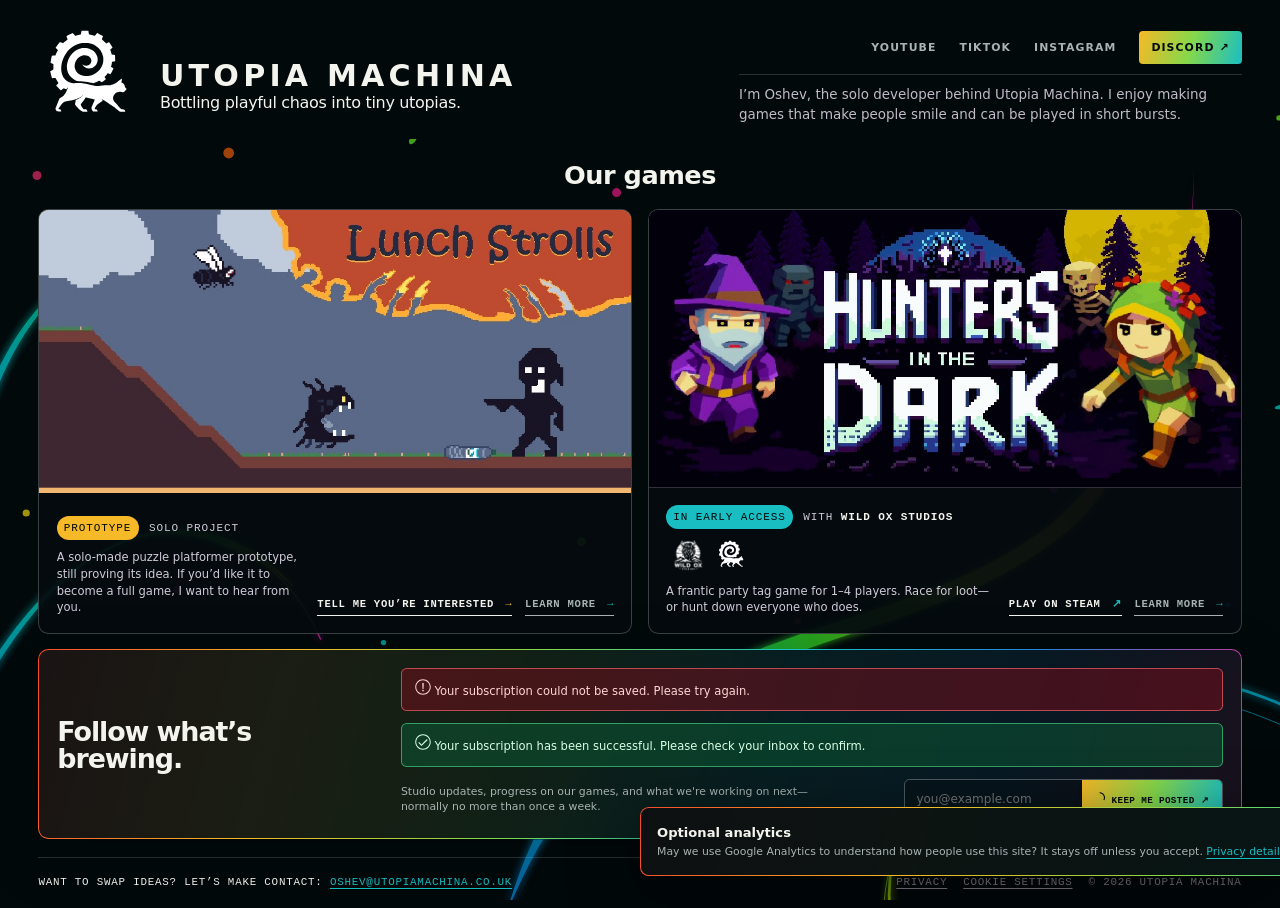
==== commit adc385b4: "Implemented page updates: - Increased the main-page project metadata size and added small Wild Ox/Ut" ====
--- a/index.html
+++ b/index.html
@@ -260,10 +260,10 @@
 
       <div class="masthead-aside">
         <nav class="social-nav" aria-label="Follow Utopia Machina">
-          <a href="https://www.youtube.com/@UtopiaMachina/" target="_blank" rel="noreferrer">YouTube</a>
-          <a href="https://www.tiktok.com/@utopiamachina" target="_blank" rel="noreferrer">TikTok</a>
-          <a href="https://www.instagram.com/utopiamachina/" target="_blank" rel="noreferrer">Instagram</a>
-          <a class="discord-link" href="https://discord.gg/ZvGYVJdN9t" target="_blank" rel="noreferrer">Discord <span aria-hidden="true">↗</span></a>
+          <a href="https://www.youtube.com/@UtopiaMachina/" target="_blank" rel="noreferrer" data-analytics-event="social_click" data-analytics-platform="youtube" data-analytics-location="header">YouTube</a>
+          <a href="https://www.tiktok.com/@utopiamachina" target="_blank" rel="noreferrer" data-analytics-event="social_click" data-analytics-platform="tiktok" data-analytics-location="header">TikTok</a>
+          <a href="https://www.instagram.com/utopiamachina/" target="_blank" rel="noreferrer" data-analytics-event="social_click" data-analytics-platform="instagram" data-analytics-location="header">Instagram</a>
+          <a class="discord-link" href="https://discord.gg/ZvGYVJdN9t" target="_blank" rel="noreferrer" data-analytics-event="discord_click" data-analytics-location="header">Discord <span aria-hidden="true">↗</span></a>
         </nav>
         <p class="masthead-copy">I’m Oshev, the solo developer behind Utopia Machina. I enjoy making games that make people smile and can be played in short bursts.</p>
       </div>
@@ -274,7 +274,7 @@
         <h2 class="games-title" id="games-title">Our games</h2>
 
         <article class="game-card lunch-card">
-          <a class="game-media" href="lunch-strolls.html" aria-label="Learn more about Lunch Strolls">
+          <a class="game-media" href="lunch-strolls.html" aria-label="Learn more about Lunch Strolls" data-analytics-event="game_page_open" data-analytics-game="lunch_strolls" data-analytics-location="game_card">
             <img src="images/lunch-header.jpg" alt="Lunch Strolls prototype key art" class="game-image">
           </a>
           <div class="game-card-content">
@@ -286,10 +286,10 @@
               <p>A solo-made puzzle platformer prototype, still proving its idea. If you’d like it to become a full game, I want to hear from you.</p>
             </div>
             <div class="card-actions">
-              <a class="card-link lunch-interest" href="mailto:oshev@utopiamachina.co.uk?subject=I%27m%20interested%20in%20Lunch%20Strolls">
+              <a class="card-link lunch-interest" href="mailto:oshev@utopiamachina.co.uk?subject=I%27m%20interested%20in%20Lunch%20Strolls" data-analytics-event="lunch_strolls_interest_click" data-analytics-location="game_card">
                 Tell me you’re interested <span aria-hidden="true">→</span>
               </a>
-              <a class="card-link secondary-link" href="lunch-strolls.html">
+              <a class="card-link secondary-link" href="lunch-strolls.html" data-analytics-event="game_page_open" data-analytics-game="lunch_strolls" data-analytics-location="game_card">
                 Learn more <span aria-hidden="true">→</span>
               </a>
             </div>
@@ -297,7 +297,7 @@
         </article>
 
         <article class="game-card hunters-card">
-          <a class="game-media" href="hunters.html" aria-label="Learn more about Hunters In The Dark">
+          <a class="game-media" href="hunters.html" aria-label="Learn more about Hunters In The Dark" data-analytics-event="game_page_open" data-analytics-game="hunters_in_the_dark" data-analytics-location="game_card">
             <img src="images/hunters-header.jpg" alt="Hunters In The Dark key art" class="game-image">
           </a>
           <div class="game-card-content">
@@ -305,14 +305,18 @@
               <div class="game-meta">
                 <span class="status live">In Early Access</span>
                 <span>with <strong>Wild Ox Studios</strong></span>
+                <span class="partner-logos" aria-hidden="true">
+                  <img src="images/wild-ox-logo.png" alt="">
+                  <img src="images/utopia-machina-logo.svg" alt="">
+                </span>
               </div>
               <p>A frantic party tag game for 1–4 players. Race for loot—or hunt down everyone who does.</p>
             </div>
             <div class="card-actions">
-              <a class="card-link" href="https://store.steampowered.com/app/3753790/Hunters_In_The_Dark/" target="_blank" rel="noreferrer">
+              <a class="card-link" href="https://store.steampowered.com/app/3753790/Hunters_In_The_Dark/" target="_blank" rel="noreferrer" data-analytics-event="steam_click" data-analytics-game="hunters_in_the_dark" data-analytics-location="game_card">
                 Play on Steam <span aria-hidden="true">↗</span>
               </a>
-              <a class="card-link secondary-link" href="hunters.html">
+              <a class="card-link secondary-link" href="hunters.html" data-analytics-event="game_page_open" data-analytics-game="hunters_in_the_dark" data-analytics-location="game_card">
                 Learn more <span aria-hidden="true">→</span>
               </a>
             </div>
@@ -353,6 +357,7 @@
                 action="https://99429d4b.sibforms.com/serve/[base64]"
                 data-type="subscription"
                 data-newsletter-form
+                data-analytics-location="homepage"
               >
                 <p class="newsletter-promise">Studio updates, progress on our games, and what we're working on next—<br>normally no more than once a week.</p>
 
--- a/css/style.css
+++ b/css/style.css
@@ -285,6 +285,23 @@
   color: var(--paper);
   font-weight: 800;
 }
+.game-card .game-meta {
+  flex-wrap: wrap;
+  row-gap: .45rem;
+  font-size: clamp(.69rem, .78vw, .76rem);
+}
+.partner-logos {
+  display: inline-flex;
+  align-items: center;
+  gap: .5rem;
+  margin-left: .2rem;
+}
+.partner-logos img {
+  width: auto;
+  height: 2.35rem;
+  object-fit: contain;
+}
+.partner-logos img:last-child { height: 2.15rem; }
 .status {
   padding: .25rem .45rem;
   color: var(--ink);
@@ -347,7 +364,15 @@
   gap: 2rem;
   border-bottom: 1px solid var(--line);
 }
-.detail-header .brand-lockup-image { height: clamp(4.5rem, 6vw, 6.3rem); }
+.detail-studio-brand .brand-copy {
+  align-self: center;
+  gap: .25rem;
+}
+.detail-studio-brand .brand-name { font-size: clamp(1.15rem, 1.8vw, 1.6rem); }
+.detail-studio-brand .brand-tagline {
+  color: #bdb7c2;
+  font-size: clamp(.76rem, 1vw, .92rem);
+}
 .detail-nav {
   display: flex;
   align-items: center;
@@ -449,6 +474,88 @@
   text-transform: uppercase;
 }
 .feature-card p { margin: 0; color: #beb8c4; }
+.hunters-updates {
+  display: grid;
+  gap: clamp(1.2rem, 2vw, 1.8rem);
+}
+.hunters-release-note {
+  display: grid;
+  grid-template-columns: minmax(16rem, .8fr) minmax(0, 1.2fr);
+  align-items: end;
+  gap: clamp(1.5rem, 5vw, 5rem);
+  padding: clamp(1.4rem, 3vw, 2.4rem);
+  background:
+    linear-gradient(rgba(5,14,17,.92), rgba(5,14,17,.92)) padding-box,
+    linear-gradient(105deg, var(--hot), var(--amber), var(--lime), var(--cyan), var(--magenta)) border-box;
+  border: 1px solid transparent;
+  border-radius: .7rem;
+}
+.hunters-release-note h2 {
+  margin: .45rem 0 0;
+  font-size: clamp(2rem, 4vw, 4rem);
+  line-height: .95;
+  letter-spacing: -.05em;
+}
+.hunters-release-note > p {
+  margin: 0;
+  color: #c4bec9;
+  font-size: clamp(1rem, 1.35vw, 1.2rem);
+}
+.arcade-feature {
+  overflow: hidden;
+  background: rgba(8,18,21,.78);
+  border: 1px solid rgba(255,255,255,.14);
+  border-radius: .7rem;
+}
+.arcade-intro {
+  display: grid;
+  grid-template-columns: minmax(12rem, .55fr) minmax(0, 1.45fr);
+  align-items: center;
+  gap: clamp(1.5rem, 4vw, 4rem);
+  padding: clamp(1.4rem, 3vw, 2.5rem);
+}
+.waybacks-logo-link {
+  display: block;
+  transform: rotate(-1deg);
+  transition: transform .2s ease;
+}
+.waybacks-logo-link:hover,
+.waybacks-logo-link:focus-visible { transform: rotate(-1deg) scale(1.025); }
+.waybacks-logo-link img {
+  width: min(100%, 24rem);
+  height: auto;
+}
+.arcade-intro h3 {
+  margin: .45rem 0 .7rem;
+  font-size: clamp(1.8rem, 3.5vw, 3.4rem);
+  line-height: .95;
+  letter-spacing: -.045em;
+}
+.arcade-intro p:last-child {
+  max-width: 48rem;
+  margin: 0;
+  color: #c4bec9;
+  font-size: clamp(1rem, 1.25vw, 1.15rem);
+}
+.arcade-intro p a { color: var(--cyan); }
+.arcade-gallery {
+  display: grid;
+  grid-template-columns: repeat(3, minmax(0, 1fr));
+  gap: 1px;
+  background: rgba(255,255,255,.14);
+  border-top: 1px solid rgba(255,255,255,.14);
+}
+.arcade-gallery figure {
+  margin: 0;
+  overflow: hidden;
+  background: #05030b;
+}
+.arcade-gallery img {
+  width: 100%;
+  height: 100%;
+  aspect-ratio: 4 / 5;
+  object-fit: cover;
+}
 .gallery-grid {
   display: grid;
   grid-template-columns: repeat(2, minmax(0, 1fr));
@@ -834,6 +941,7 @@
   .game-card-content { align-items: flex-start; }
   .detail-hero { grid-template-columns: 1fr; }
   .feature-grid { grid-template-columns: 1fr; }
+  .hunters-release-note { grid-template-columns: 1fr; align-items: start; gap: 1rem; }
   .lunch-synopsis { grid-template-columns: 1fr; gap: 1.5rem; }
   .newsletter { grid-template-columns: 1fr; }
   .signup-form { grid-template-columns: 1fr; }
@@ -855,9 +963,14 @@
   .game-card-content { align-items: flex-start; flex-direction: column; }
   .card-actions { justify-content: flex-start; flex-wrap: wrap; white-space: normal; }
   .gallery-grid { grid-template-columns: 1fr; }
-  .detail-header { min-height: 5.5rem; }
-  .detail-header .brand-lockup-image { height: 4.5rem; }
+  .detail-header { min-height: 5.5rem; gap: .8rem; }
+  .detail-studio-brand .brand-name { font-size: 1.15rem; }
+  .detail-studio-brand .brand-tagline { max-width: 14rem; font-size: .78rem; }
   .detail-nav a:not(.back-link) { display: none; }
+  .arcade-intro { grid-template-columns: 1fr; gap: 1rem; }
+  .waybacks-logo-link img { width: min(15rem, 82%); }
+  .arcade-gallery { grid-template-columns: 1fr; }
+  .arcade-gallery img { aspect-ratio: 4 / 3; object-position: center 42%; }
   .newsletter { margin-top: 1.25rem; padding: 1.2rem; }
   .newsletter-details .entry__choice strong { font-size: .78rem; }
   .email-wrap { flex-direction: column; }
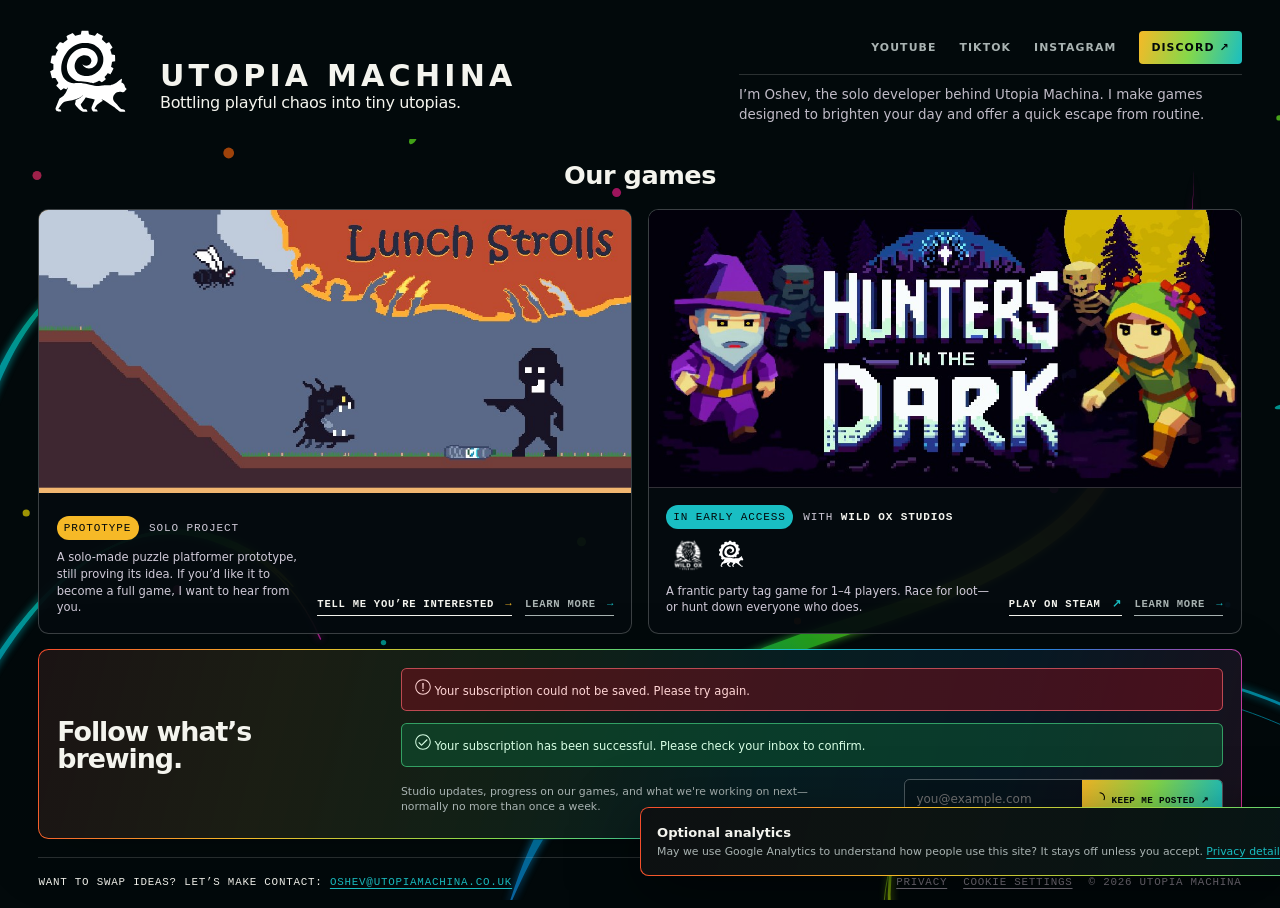
==== commit ccf77946: "Updated the intro." ====
--- a/index.html
+++ b/index.html
@@ -12,7 +12,7 @@
   <title>Utopia Machina — Small games, curious worlds</title>
   <link rel="icon" href="images/utopia-machina-logo.svg" type="image/svg+xml">
   <link rel="stylesheet" href="https://sibforms.com/forms/end-form/build/sib-styles.css">
-  <link rel="stylesheet" href="css/style.css">
+  <link rel="stylesheet" href="css/style.css?v=20260805-1">
   <script src="js/main.js" defer></script>
 </head>
 <body>
@@ -265,7 +265,7 @@
           <a href="https://www.instagram.com/utopiamachina/" target="_blank" rel="noreferrer" data-analytics-event="social_click" data-analytics-platform="instagram" data-analytics-location="header">Instagram</a>
           <a class="discord-link" href="https://discord.gg/ZvGYVJdN9t" target="_blank" rel="noreferrer" data-analytics-event="discord_click" data-analytics-location="header">Discord <span aria-hidden="true">↗</span></a>
         </nav>
-        <p class="masthead-copy">I’m Oshev, the solo developer behind Utopia Machina. I enjoy making games that make people smile and can be played in short bursts.</p>
+        <p class="masthead-copy">I’m Oshev, the solo developer behind Utopia Machina. I make games designed to brighten your day and offer a quick escape from routine.</p>
       </div>
     </header>
 
@@ -306,8 +306,8 @@
                 <span class="status live">In Early Access</span>
                 <span>with <strong>Wild Ox Studios</strong></span>
                 <span class="partner-logos" aria-hidden="true">
-                  <img src="images/wild-ox-logo.png" alt="">
-                  <img src="images/utopia-machina-logo.svg" alt="">
+                  <img src="images/wild-ox-logo.png" alt="" width="38" height="38">
+                  <img src="images/utopia-machina-logo.svg" alt="" width="35" height="35">
                 </span>
               </div>
               <p>A frantic party tag game for 1–4 players. Race for loot—or hunt down everyone who does.</p>
--- a/css/style.css
+++ b/css/style.css
@@ -951,8 +951,14 @@
 @media (max-width: 700px) {
   .site-header { display: flex; align-items: stretch; flex-direction: column; gap: 1rem; padding-top: .5rem; }
   .brand { letter-spacing: .08em; }
-  .social-nav { flex: 0 0 auto; justify-content: flex-start; order: 1; }
-  .social-nav a:not(.discord-link) { display: none; }
+  .social-nav {
+    flex: 0 0 auto;
+    justify-content: flex-start;
+    flex-wrap: wrap;
+    gap: .5rem .75rem;
+    order: 1;
+  }
+  .social-nav .discord-link { padding: .45rem .6rem; }
   main { display: block; padding: 1.2rem 0; }
   .intro-studio { order: 0; }
   .brand-symbol { height: 6.75rem; }
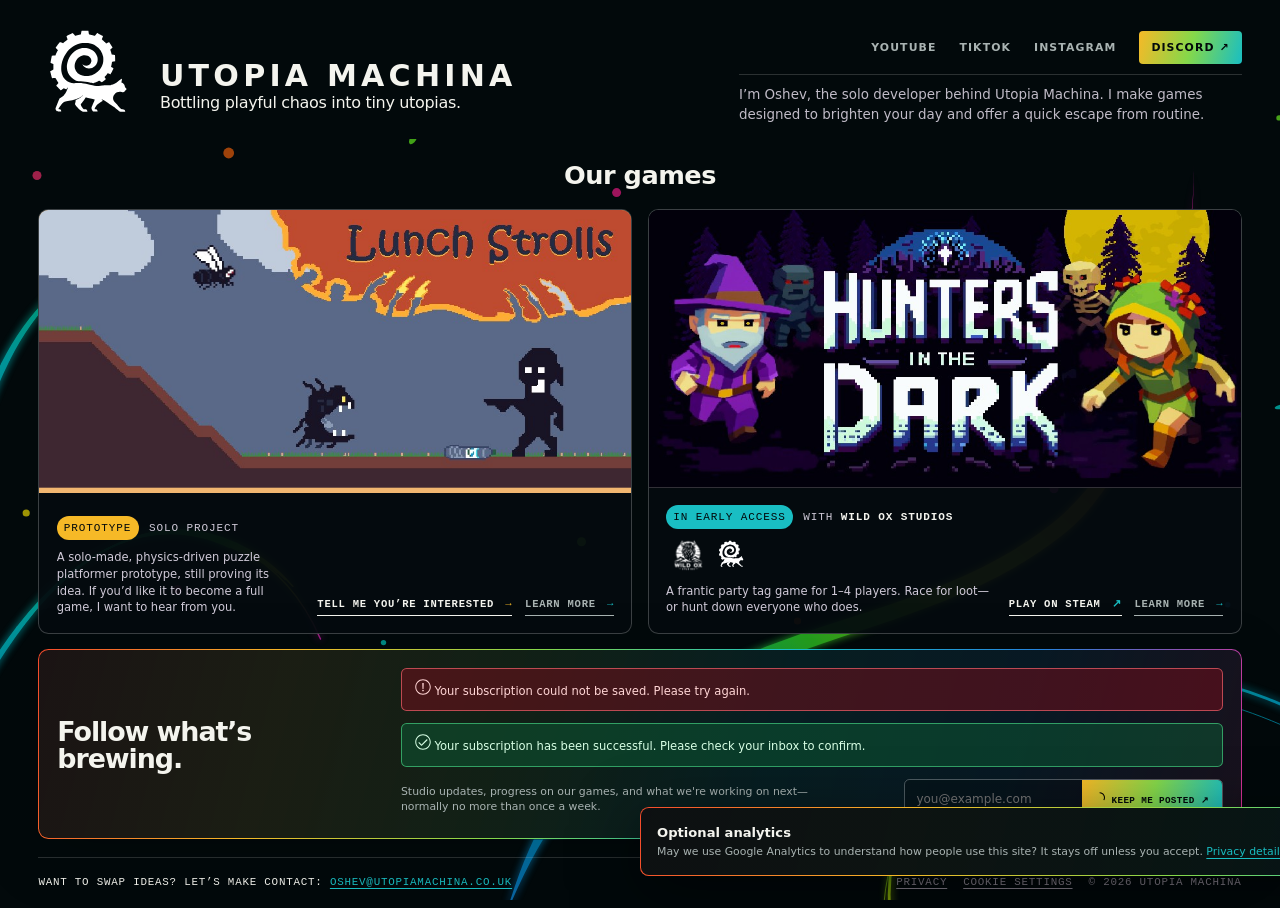
==== commit 8d80b765: "Replaced “southern England” with the more specific “South East England.” Described Lunch Strolls as " ====
--- a/index.html
+++ b/index.html
@@ -283,7 +283,7 @@
                 <span class="status prototype">Prototype</span>
                 <span>Solo project</span>
               </div>
-              <p>A solo-made puzzle platformer prototype, still proving its idea. If you’d like it to become a full game, I want to hear from you.</p>
+              <p>A solo-made, physics-driven puzzle platformer prototype, still proving its idea. If you’d like it to become a full game, I want to hear from you.</p>
             </div>
             <div class="card-actions">
               <a class="card-link lunch-interest" href="mailto:oshev@utopiamachina.co.uk?subject=I%27m%20interested%20in%20Lunch%20Strolls" data-analytics-event="lunch_strolls_interest_click" data-analytics-location="game_card">
